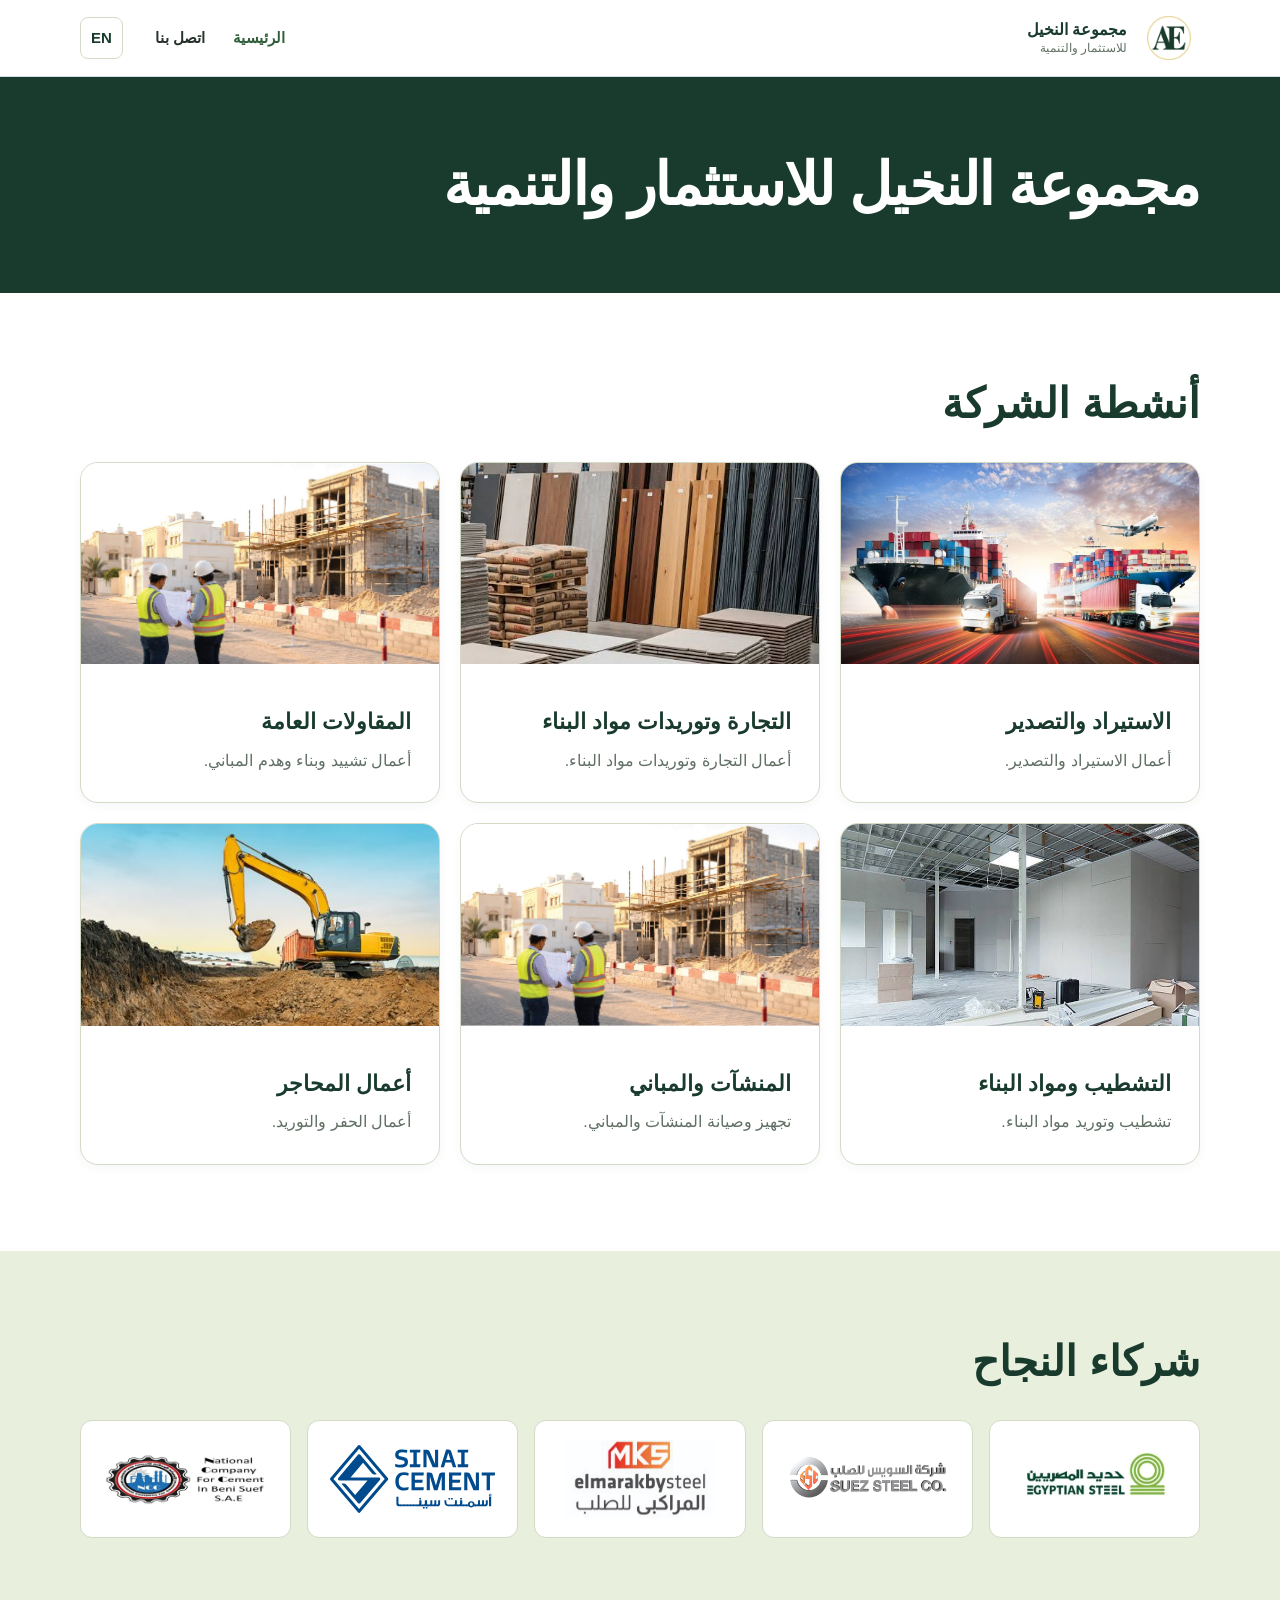
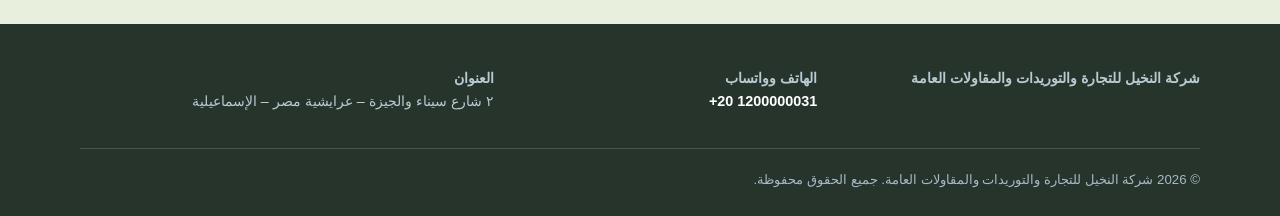
==== ar/index.html @ d5685345 "name" ====
<!doctype html>
<html lang="ar" dir="rtl">
<head>
  <meta charset="utf-8">
  <meta name="viewport" content="width=device-width, initial-scale=1">
  <meta name="description" content="شركة النخيل للتجارة والتوريدات والمقاولات العامة. أنشطة مسجلة تشمل المقاولات والتجارة وتوريدات مواد البناء والاستيراد والتصدير.">
  <title>مجموعة النخيل للاستثمار والتنمية</title>
  <link rel="stylesheet" href="../assets/css/styles.css">
</head>
<body>
  <header class="site-header">
    <div class="container header-inner">
      <a class="brand" href="index.html" aria-label="شركة النخيل - الرئيسية">
        <img class="brand-logo" src="../logo.png" alt="شعار شركة النخيل">
        <span class="brand-text"><strong>مجموعة النخيل</strong><small>للاستثمار والتنمية</small></span>
      </a>
      <nav class="main-nav" aria-label="التنقل الرئيسي">
        <a href="index.html" aria-current="page">الرئيسية</a>
        <a href="contact.html">اتصل بنا</a>
      </nav>
      <a class="language-switcher" href="../en/index.html" lang="en" hreflang="en">EN</a>
    </div>
  </header>

  <main>
    <section class="page-hero" aria-labelledby="hero-title">
      <div class="container">
        <h1 id="hero-title">مجموعة النخيل للاستثمار والتنمية</h1>
      </div>
    </section>

    <section class="section services" aria-labelledby="services-title">
      <div class="container">
        <div class="section-heading">
          <h2 id="services-title">أنشطة الشركة</h2>
        </div>
        <div class="service-grid">
          <article class="service-card service-card--image">
            <img class="service-card-media" src="../assets/images/import-export.jpg" alt="استيراد وتصدير" loading="lazy">
            <div class="service-card-content">
              <h3>الاستيراد والتصدير</h3>
              <p>أعمال الاستيراد والتصدير.</p>
            </div>
          </article>
          <article class="service-card service-card--image">
            <img class="service-card-media" src="../assets/images/building-materials.jpg" alt="مواد بناء" loading="lazy">
            <div class="service-card-content">
              <h3>التجارة وتوريدات مواد البناء</h3>
              <p>أعمال التجارة وتوريدات مواد البناء.</p>
            </div>
          </article>
          <article class="service-card service-card--image">
            <img class="service-card-media" src="../assets/images/construction.jpg" alt="تشييد مبانٍ" loading="lazy">
            <div class="service-card-content">
              <h3>المقاولات العامة</h3>
              <p>أعمال تشييد وبناء وهدم المباني.</p>
            </div>
          </article>
          <article class="service-card service-card--image">
            <img class="service-card-media" src="../assets/images/finishing.jpg" alt="تشطيب مبانٍ" loading="lazy">
            <div class="service-card-content">
              <h3>التشطيب ومواد البناء</h3>
              <p>تشطيب وتوريد مواد البناء.</p>
            </div>
          </article>
          <article class="service-card service-card--image">
            <img class="service-card-media" src="../assets/images/construction.jpg" alt="منشآت ومبانٍ" loading="lazy">
            <div class="service-card-content">
              <h3>المنشآت والمباني</h3>
              <p>تجهيز وصيانة المنشآت والمباني.</p>
            </div>
          </article>
          <article class="service-card service-card--image">
            <img class="service-card-media" src="../assets/images/quarrying.jpg" alt="أعمال حفر" loading="lazy">
            <div class="service-card-content">
              <h3>أعمال المحاجر</h3>
              <p>أعمال الحفر والتوريد.</p>
            </div>
          </article>
        </div>
      </div>
    </section>

    <section class="section partners" aria-labelledby="partners-title">
      <div class="container">
        <div class="section-heading"><h2 id="partners-title">شركاء النجاح</h2></div>
        <div class="partner-list">
          <div class="partner-logo"><img src="../شركاء النجاح/حديد المصريين.png" alt="حديد المصريين" loading="lazy"></div>
          <div class="partner-logo"><img src="../شركاء النجاح/ssc 3D.png" alt="SSC" loading="lazy"></div>
          <div class="partner-logo"><img src="../شركاء النجاح/el_marakby_for_steel_logo.jpeg" alt="المراكبي للصلب" loading="lazy"></div>
          <div class="partner-logo"><img src="../شركاء النجاح/Group.svg" alt="شعار شريك النجاح" loading="lazy"></div>
          <div class="partner-logo"><img src="../شركاء النجاح/ncc.jpeg" alt="NCC" loading="lazy"></div>
        </div>
      </div>
    </section>

  </main>

  <footer class="site-footer">
    <div class="container">
      <div class="footer-grid">
        <div><p class="footer-title">شركة النخيل للتجارة والتوريدات والمقاولات العامة</p></div>
        <div><p class="footer-title">الهاتف وواتساب</p><p><a href="tel:+201200000031" dir="ltr">+20 1200000031</a></p></div>
        <div><p class="footer-title">العنوان</p><address>٢ شارع سيناء والجيزة – عرايشية مصر – الإسماعيلية</address></div>
      </div>
      <p class="copyright">© <span data-current-year></span> شركة النخيل للتجارة والتوريدات والمقاولات العامة. جميع الحقوق محفوظة.</p>
    </div>
  </footer>
  <script src="../assets/js/main.js"></script>
  <script>document.querySelectorAll('[data-current-year]').forEach(function (el) { el.textContent = new Date().getFullYear(); });</script>
</body>
</html>
---- assets/css/styles.css ----
:root {
  --blue-950: #193b2d;
  --blue-800: #315f3b;
  --blue-600: #687a3d;
  --blue-100: #e8efdc;
  --slate-900: #27342c;
  --slate-700: #617064;
  --slate-300: #d3dac6;
  --slate-100: #f5f3e9;
  --white: #ffffff;
  --shadow: 0 16px 40px rgba(25, 59, 45, 0.11);
  --radius: 18px;
}

* { box-sizing: border-box; }

html { scroll-behavior: smooth; }

body {
  margin: 0;
  color: var(--slate-900);
  background: #faf9f2;
  font-family: Arial, Tahoma, "Segoe UI", sans-serif;
  line-height: 1.65;
}

a { color: inherit; text-decoration: none; }

button, input, textarea { font: inherit; }

.container { width: min(1120px, calc(100% - 40px)); margin: 0 auto; }

.site-header {
  position: sticky;
  top: 0;
  z-index: 10;
  border-bottom: 1px solid rgba(203, 213, 220, 0.8);
  background: rgba(255, 255, 255, 0.96);
  backdrop-filter: blur(12px);
}

.header-inner {
  min-height: 76px;
  display: flex;
  align-items: center;
  justify-content: space-between;
  gap: 22px;
}

.brand { display: inline-flex; align-items: center; gap: 11px; color: var(--blue-950); }

.brand-logo {
  width: 62px;
  height: 44px;
  display: block;
  flex: 0 0 auto;
  object-fit: contain;
  object-position: center;
}

.brand-text { display: grid; line-height: 1.2; }
.brand-text strong { font-size: 1rem; }
.brand-text small { color: var(--slate-700); font-size: 0.72rem; margin-top: 3px; }

.main-nav { display: flex; align-items: center; gap: 8px; margin-inline-start: auto; }
.main-nav a, .language-switcher {
  padding: 8px 10px;
  border-radius: 8px;
  font-size: 0.94rem;
  font-weight: 700;
}
.main-nav a:hover, .main-nav a:focus-visible { color: var(--blue-800); background: var(--blue-100); }
.main-nav a[aria-current="page"] { color: var(--blue-800); }
.language-switcher { border: 1px solid var(--slate-300); color: var(--blue-950); }
.language-switcher:hover, .language-switcher:focus-visible { background: var(--slate-100); }

.hero {
  overflow: hidden;
  padding: 96px 0 88px;
  background:
    linear-gradient(107deg, rgba(25, 59, 45, 0.99) 0%, rgba(49, 95, 59, 0.97) 56%, rgba(104, 122, 61, 0.94) 100%);
  color: var(--white);
}

.hero-grid { display: grid; grid-template-columns: minmax(0, 1.25fr) minmax(250px, 0.75fr); align-items: center; gap: 64px; }
.eyebrow { margin: 0 0 16px; color: #e4eabf; font-size: 0.87rem; font-weight: 700; letter-spacing: 0.07em; text-transform: uppercase; }
.hero h1, .page-hero h1 { margin: 0; line-height: 1.15; letter-spacing: -0.025em; }
.hero h1 { font-size: clamp(2.25rem, 6vw, 4.4rem); max-width: 750px; }
.hero-copy { max-width: 650px; margin: 22px 0 0; color: #f0f2dc; font-size: clamp(1rem, 2vw, 1.16rem); }
.hero-actions { display: flex; flex-wrap: wrap; gap: 12px; margin-top: 34px; }

.hero-panel { position: relative; min-height: 250px; padding: 28px; border: 1px solid rgba(255,255,255,0.25); border-radius: var(--radius); background: rgba(255,255,255,0.08); }
.hero-panel::before, .hero-panel::after { content: ""; position: absolute; border: 1px solid rgba(255,255,255,0.18); border-radius: 50%; }
.hero-panel::before { width: 188px; height: 188px; inset-inline-end: -52px; top: -58px; }
.hero-panel::after { width: 88px; height: 88px; inset-inline-start: -25px; bottom: -34px; }
.hero-panel p { position: relative; z-index: 1; margin: 0 0 14px; color: #e4eabf; font-size: 0.84rem; font-weight: 700; }
.hero-panel strong { position: relative; z-index: 1; display: block; max-width: 245px; font-size: clamp(1.45rem, 3vw, 2rem); line-height: 1.25; }

.button { display: inline-flex; align-items: center; justify-content: center; min-height: 48px; padding: 12px 20px; border: 1px solid transparent; border-radius: 9px; font-weight: 700; transition: transform 160ms ease, background 160ms ease, color 160ms ease; }
.button:hover, .button:focus-visible { transform: translateY(-2px); }
.button-primary { color: var(--blue-950); background: #f7f2dc; }
.button-primary:hover, .button-primary:focus-visible { background: #eee5bc; }
.button-whatsapp { color: var(--white); background: #1e8d64; }
.button-whatsapp:hover, .button-whatsapp:focus-visible { background: #157652; }
.button-blue { color: var(--white); background: var(--blue-800); }
.button-blue:hover, .button-blue:focus-visible { background: var(--blue-950); }

.section { padding: 86px 0; }
.section-heading { max-width: 620px; margin-bottom: 32px; }
.section-heading h2 { margin: 0; color: var(--blue-950); font-size: clamp(1.8rem, 4vw, 2.65rem); line-height: 1.2; }
.section-heading p { margin: 12px 0 0; color: var(--slate-700); }

.services { background: var(--white); }
.service-grid { display: grid; grid-template-columns: repeat(3, minmax(0, 1fr)); gap: 20px; }
.service-card { min-height: 212px; padding: 28px; border: 1px solid var(--slate-300); border-radius: var(--radius); background: var(--white); box-shadow: 0 3px 10px rgba(25, 59, 45, 0.04); }
.service-card h3 { margin: 28px 0 8px; color: var(--blue-950); font-size: 1.35rem; }
.service-card p { margin: 0; color: var(--slate-700); }

.partners { background: var(--blue-100); }
.partner-list { display: grid; grid-template-columns: repeat(5, minmax(0, 1fr)); gap: 16px; }
.partner-logo { display: grid; min-height: 118px; padding: 18px; place-items: center; border: 1px solid var(--slate-300); border-radius: 12px; background: var(--white); }
.partner-logo img { width: 100%; max-width: 165px; height: 78px; object-fit: contain; }
.trust-line { padding: 32px 0; border-top: 1px solid var(--slate-300); border-bottom: 1px solid var(--slate-300); color: var(--blue-950); background: var(--slate-100); text-align: center; font-weight: 700; }

.page-hero { padding: 74px 0; background: var(--blue-950); color: var(--white); }
.page-hero h1 { font-size: clamp(2.25rem, 5vw, 3.7rem); }
.page-hero p { max-width: 620px; margin: 18px 0 0; color: #dfe8c4; }

.contact-layout { display: grid; grid-template-columns: minmax(0, 0.85fr) minmax(0, 1.15fr); gap: 40px; align-items: start; }
.contact-card, .contact-form { padding: 32px; border: 1px solid var(--slate-300); border-radius: var(--radius); background: var(--white); box-shadow: var(--shadow); }
.contact-card h2, .contact-form h2 { margin: 0; color: var(--blue-950); font-size: 1.55rem; line-height: 1.25; }
.contact-list { display: grid; gap: 18px; margin: 28px 0; }
.contact-item { padding-bottom: 18px; border-bottom: 1px solid var(--slate-300); }
.contact-item:last-child { padding-bottom: 0; border-bottom: 0; }
.contact-item span { display: block; margin-bottom: 4px; color: var(--slate-700); font-size: 0.84rem; font-weight: 700; }
.contact-item a { color: var(--blue-800); font-weight: 700; }
.contact-item address { margin: 0; color: var(--slate-900); font-style: normal; }

.contact-form > p { margin: 10px 0 26px; color: var(--slate-700); }
.form-group { margin-bottom: 18px; }
label { display: block; margin-bottom: 7px; color: var(--blue-950); font-weight: 700; }
input, textarea { width: 100%; border: 1px solid var(--slate-300); border-radius: 8px; padding: 12px 13px; color: var(--slate-900); background: var(--white); transition: border-color 160ms ease, box-shadow 160ms ease; }
textarea { min-height: 138px; resize: vertical; }
input:focus, textarea:focus { outline: 0; border-color: var(--blue-600); box-shadow: 0 0 0 3px rgba(104, 122, 61, 0.18); }
input[aria-invalid="true"], textarea[aria-invalid="true"] { border-color: #bd3e3e; }
.field-error { min-height: 1.2em; margin: 5px 0 0; color: #a52f2f; font-size: 0.84rem; }
.form-status { min-height: 1.4em; margin: 14px 0 0; color: var(--blue-800); font-size: 0.92rem; font-weight: 700; }

.site-footer { padding: 43px 0 25px; color: #d9e4ea; background: var(--slate-900); }
.footer-grid { display: grid; grid-template-columns: 1.2fr 1fr 1.4fr; gap: 28px; padding-bottom: 34px; }
.footer-title { margin: 0 0 10px; color: var(--white); font-size: 0.95rem; font-weight: 700; }
.footer-grid p, .footer-grid address { margin: 0; color: #b9c9d2; font-size: 0.9rem; font-style: normal; }
.footer-grid a { color: var(--white); font-weight: 700; }
.copyright { margin: 0; padding-top: 20px; border-top: 1px solid rgba(203, 213, 220, 0.2); color: #a7bac5; font-size: 0.83rem; }

:focus-visible { outline: 3px solid #d5bd70; outline-offset: 3px; }

@media (max-width: 760px) {
  .container { width: min(100% - 32px, 1120px); }
  .header-inner { min-height: auto; padding: 14px 0; flex-wrap: wrap; gap: 12px; }
  .main-nav { order: 3; width: 100%; margin-inline-start: 0; }
  .main-nav a { padding-inline: 7px; }
  .language-switcher { margin-inline-start: auto; }
  .hero { padding: 70px 0 64px; }
  .hero-grid, .contact-layout { grid-template-columns: 1fr; gap: 32px; }
  .hero-panel { min-height: 195px; }
  .section { padding: 62px 0; }
  .service-grid, .partner-list, .footer-grid { grid-template-columns: 1fr; }
  .footer-grid { gap: 20px; }
  .contact-card, .contact-form { padding: 24px; }
  .partner-logo { min-height: 148px; padding: 22px; }
  .partner-logo img { max-width: 231px; height: 109px; }
}

@media (max-width: 390px) {
  .brand-text small { display: none; }
  .hero-actions .button { width: 100%; }
}

.language-landing { min-height: calc(100vh - 76px); display: grid; align-items: center; padding: 82px 0; background: linear-gradient(107deg, var(--blue-950), var(--blue-800) 58%, var(--blue-600)); color: var(--white); }
.language-landing-grid { display: grid; grid-template-columns: minmax(0, 1fr) minmax(280px, 0.8fr); align-items: center; gap: 64px; }
.language-landing h1 { max-width: 700px; margin: 0; font-size: clamp(2.25rem, 5vw, 4.2rem); line-height: 1.16; letter-spacing: -0.025em; }
.language-landing-copy { max-width: 620px; margin: 20px 0 0; color: #f0f2dc; font-size: 1.1rem; }
.language-choice { display: grid; gap: 14px; }
.language-option { display: block; padding: 23px 24px; border: 1px solid rgba(255, 255, 255, 0.28); border-radius: var(--radius); background: rgba(255, 255, 255, 0.1); transition: transform 160ms ease, background 160ms ease; }
.language-option:hover, .language-option:focus-visible { transform: translateY(-3px); background: rgba(255, 255, 255, 0.17); }
.language-option strong, .language-option span { display: block; }
.language-option strong { font-size: 1.35rem; }
.language-option span { margin-top: 4px; color: #e4eabf; font-size: 0.92rem; }

@media (max-width: 760px) {
  .language-landing { min-height: auto; padding: 68px 0; }
  .language-landing-grid { grid-template-columns: 1fr; gap: 38px; }

}
.service-card--image { min-width: 0; padding: 0; overflow: hidden; }
.service-card-media { display: block; width: 100%; aspect-ratio: 16 / 9; object-fit: cover; }
.service-card-content { padding: 24px 28px 28px; }
.service-card--image h3 { margin: 16px 0 8px; }

@media (max-width: 760px) {
  .service-card-content { padding: 22px 24px 24px; }
}
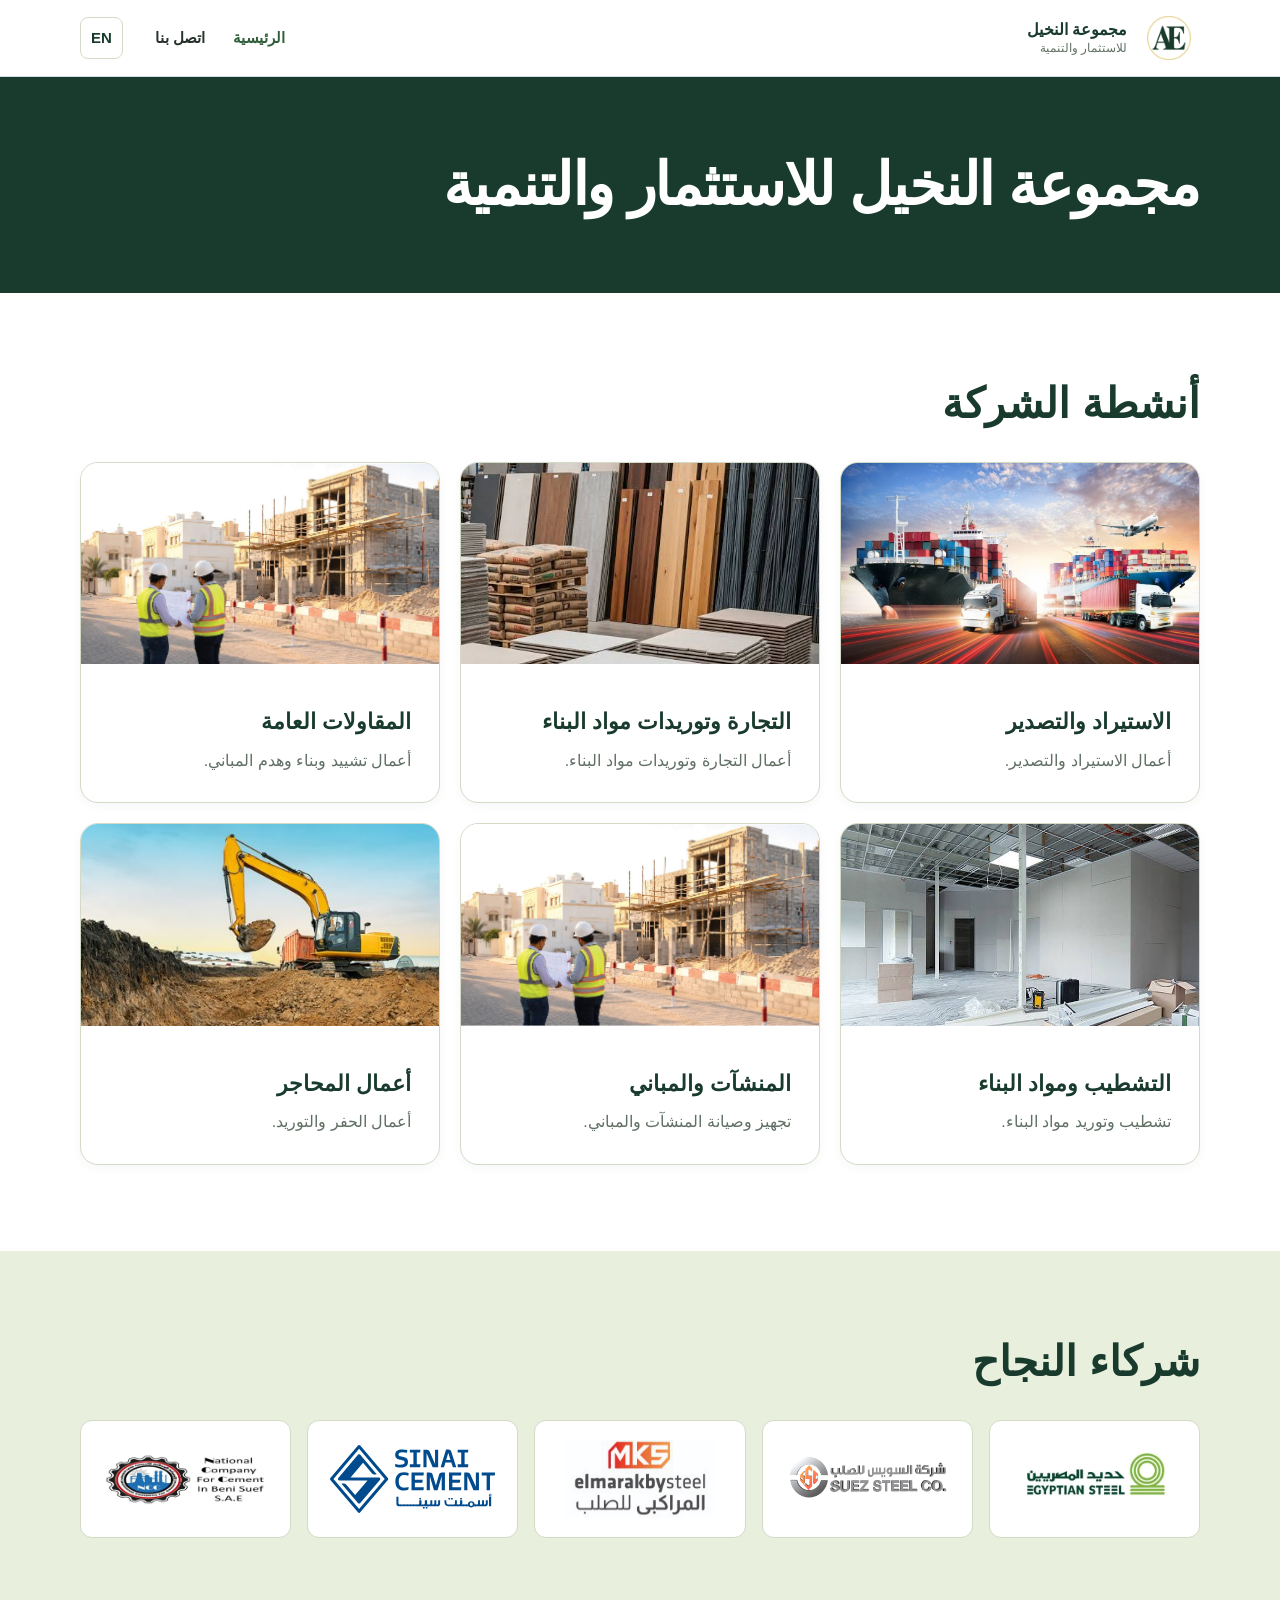
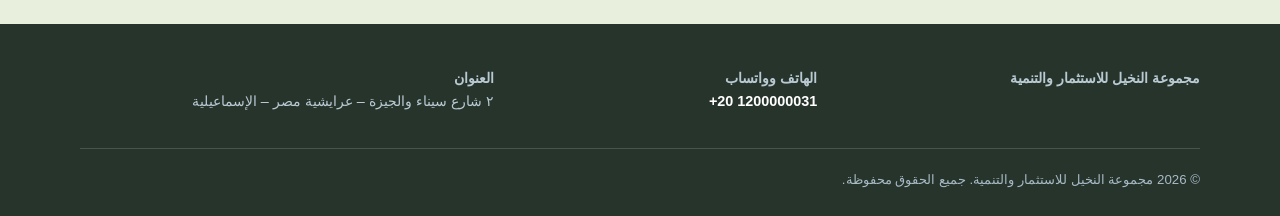
==== commit 683c2508: "namee" ====
--- a/ar/index.html
+++ b/ar/index.html
@@ -99,11 +99,11 @@
   <footer class="site-footer">
     <div class="container">
       <div class="footer-grid">
-        <div><p class="footer-title">شركة النخيل للتجارة والتوريدات والمقاولات العامة</p></div>
+        <div><p class="footer-title">مجموعة النخيل للاستثمار والتنمية</p></div>
         <div><p class="footer-title">الهاتف وواتساب</p><p><a href="tel:+201200000031" dir="ltr">+20 1200000031</a></p></div>
         <div><p class="footer-title">العنوان</p><address>٢ شارع سيناء والجيزة – عرايشية مصر – الإسماعيلية</address></div>
       </div>
-      <p class="copyright">© <span data-current-year></span> شركة النخيل للتجارة والتوريدات والمقاولات العامة. جميع الحقوق محفوظة.</p>
+      <p class="copyright">© <span data-current-year></span> مجموعة النخيل للاستثمار والتنمية. جميع الحقوق محفوظة.</p>
     </div>
   </footer>
   <script src="../assets/js/main.js"></script>
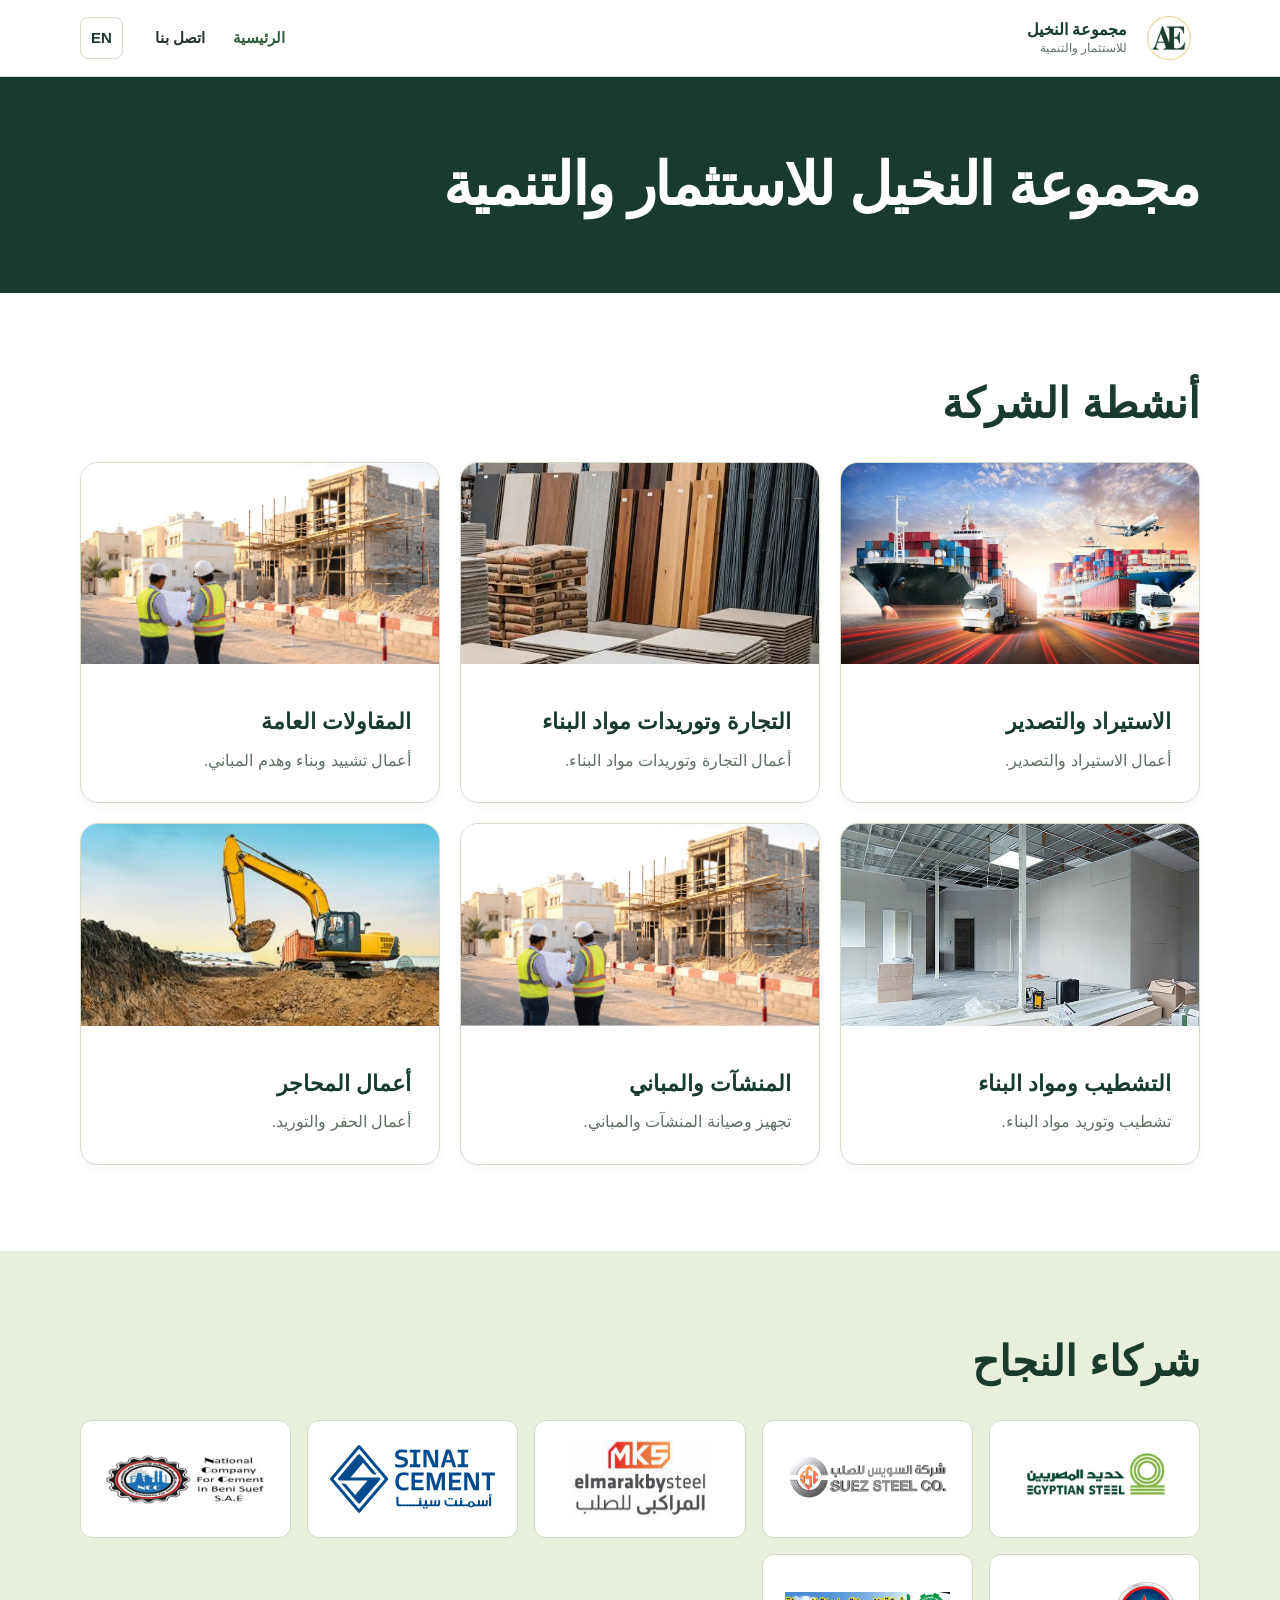
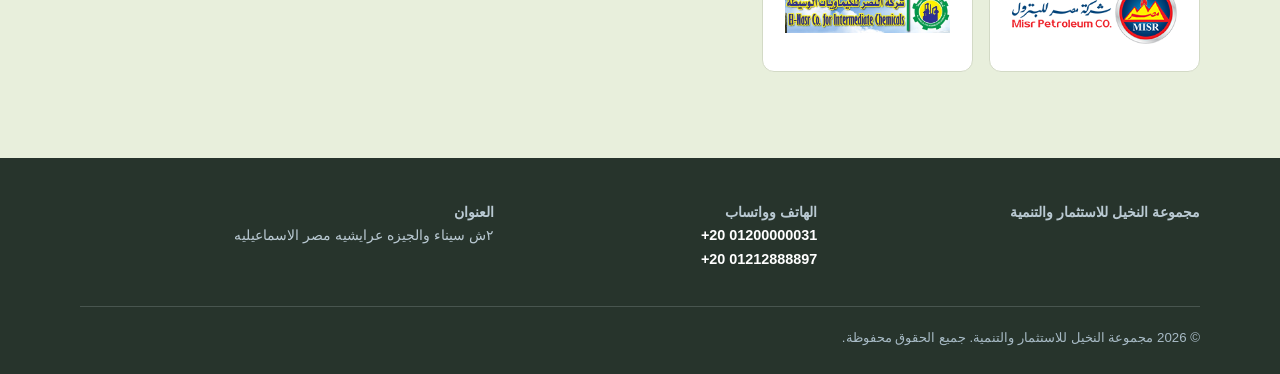
==== commit ad6abf53: "catalog" ====
--- a/ar/index.html
+++ b/ar/index.html
@@ -3,15 +3,15 @@
 <head>
   <meta charset="utf-8">
   <meta name="viewport" content="width=device-width, initial-scale=1">
-  <meta name="description" content="شركة النخيل للتجارة والتوريدات والمقاولات العامة. أنشطة مسجلة تشمل المقاولات والتجارة وتوريدات مواد البناء والاستيراد والتصدير.">
+  <meta name="description" content="مجموعة النخيل للاستثمار والتنمية. أنشطة مسجلة تشمل المقاولات والتجارة وتوريدات مواد البناء والاستيراد والتصدير.">
   <title>مجموعة النخيل للاستثمار والتنمية</title>
   <link rel="stylesheet" href="../assets/css/styles.css">
 </head>
 <body>
   <header class="site-header">
     <div class="container header-inner">
-      <a class="brand" href="index.html" aria-label="شركة النخيل - الرئيسية">
-        <img class="brand-logo" src="../logo.png" alt="شعار شركة النخيل">
+      <a class="brand" href="index.html" aria-label="مجموعة النخيل للاستثمار والتنمية - الرئيسية">
+        <img class="brand-logo" src="../logo.png" alt="شعار مجموعة النخيل للاستثمار والتنمية">
         <span class="brand-text"><strong>مجموعة النخيل</strong><small>للاستثمار والتنمية</small></span>
       </a>
       <nav class="main-nav" aria-label="التنقل الرئيسي">
@@ -35,13 +35,13 @@
           <h2 id="services-title">أنشطة الشركة</h2>
         </div>
         <div class="service-grid">
-          <article class="service-card service-card--image">
+          <a class="service-card service-card--image service-card--link" href="import-export.html">
             <img class="service-card-media" src="../assets/images/import-export.jpg" alt="استيراد وتصدير" loading="lazy">
             <div class="service-card-content">
               <h3>الاستيراد والتصدير</h3>
               <p>أعمال الاستيراد والتصدير.</p>
             </div>
-          </article>
+          </a>
           <article class="service-card service-card--image">
             <img class="service-card-media" src="../assets/images/building-materials.jpg" alt="مواد بناء" loading="lazy">
             <div class="service-card-content">
@@ -90,6 +90,8 @@
           <div class="partner-logo"><img src="../شركاء النجاح/el_marakby_for_steel_logo.jpeg" alt="المراكبي للصلب" loading="lazy"></div>
           <div class="partner-logo"><img src="../شركاء النجاح/Group.svg" alt="شعار شريك النجاح" loading="lazy"></div>
           <div class="partner-logo"><img src="../شركاء النجاح/ncc.jpeg" alt="NCC" loading="lazy"></div>
+          <div class="partner-logo"><img src="../شركاء النجاح/شركة مصر للبترول.png" alt="مصر للبترول" loading="lazy"></div>
+          <div class="partner-logo"><img src="../شركاء النجاح/شركة النصر.jpg" alt="شركة النصر" loading="lazy"></div>
         </div>
       </div>
     </section>
@@ -100,8 +102,8 @@
     <div class="container">
       <div class="footer-grid">
         <div><p class="footer-title">مجموعة النخيل للاستثمار والتنمية</p></div>
-        <div><p class="footer-title">الهاتف وواتساب</p><p><a href="tel:+201200000031" dir="ltr">+20 1200000031</a></p></div>
-        <div><p class="footer-title">العنوان</p><address>٢ شارع سيناء والجيزة – عرايشية مصر – الإسماعيلية</address></div>
+        <div><p class="footer-title">الهاتف وواتساب</p><p><a href="tel:+2001200000031" dir="ltr">+20 01200000031</a><br><a href="tel:+2001212888897" dir="ltr">+20 01212888897</a></p></div>
+        <div><p class="footer-title">العنوان</p><address>٢ش سيناء والجيزه عرايشيه مصر الاسماعيليه</address></div>
       </div>
       <p class="copyright">© <span data-current-year></span> مجموعة النخيل للاستثمار والتنمية. جميع الحقوق محفوظة.</p>
     </div>
--- a/assets/css/styles.css
+++ b/assets/css/styles.css
@@ -165,11 +165,12 @@
   .hero-grid, .contact-layout { grid-template-columns: 1fr; gap: 32px; }
   .hero-panel { min-height: 195px; }
   .section { padding: 62px 0; }
-  .service-grid, .partner-list, .footer-grid { grid-template-columns: 1fr; }
+  .service-grid, .footer-grid { grid-template-columns: 1fr; }
   .footer-grid { gap: 20px; }
   .contact-card, .contact-form { padding: 24px; }
-  .partner-logo { min-height: 148px; padding: 22px; }
+  .partner-logo { flex: 0 0 min(78%, 320px); min-height: 148px; padding: 22px; scroll-snap-align: start; }
   .partner-logo img { max-width: 231px; height: 109px; }
+  .partner-list { display: flex; gap: 16px; overflow-x: auto; padding-bottom: 10px; scroll-snap-type: x mandatory; scrollbar-width: thin; -webkit-overflow-scrolling: touch; }
 }
 
 @media (max-width: 390px) {
@@ -197,6 +198,16 @@
 .service-card-media { display: block; width: 100%; aspect-ratio: 16 / 9; object-fit: cover; }
 .service-card-content { padding: 24px 28px 28px; }
 .service-card--image h3 { margin: 16px 0 8px; }
+.service-card--link { display: block; color: inherit; }
+.service-card--link:hover { transform: translateY(-4px); box-shadow: var(--shadow); }
+.catalog-hero { padding: 62px 0; color: var(--white); background: var(--blue-950); }
+.catalog-hero h1 { margin: 0; font-size: clamp(2rem, 5vw, 3.4rem); line-height: 1.15; }
+.catalog-hero p { max-width: 680px; margin: 16px 0 0; color: #dfe8c4; font-size: 1.05rem; }
+.catalog-content { background: var(--slate-100); }
+.catalog-pages { display: grid; gap: 24px; }
+.catalog-sheet { max-width: 900px; margin: 0 auto; }
+.catalog-sheet img { display: block; width: 100%; height: auto; border-radius: 12px; background: var(--white); box-shadow: var(--shadow); }
+@media (max-width: 760px) { .catalog-hero { padding: 52px 0; } .catalog-pages { gap: 16px; } .catalog-sheet img { border-radius: 8px; } }
 
 @media (max-width: 760px) {
   .service-card-content { padding: 22px 24px 24px; }
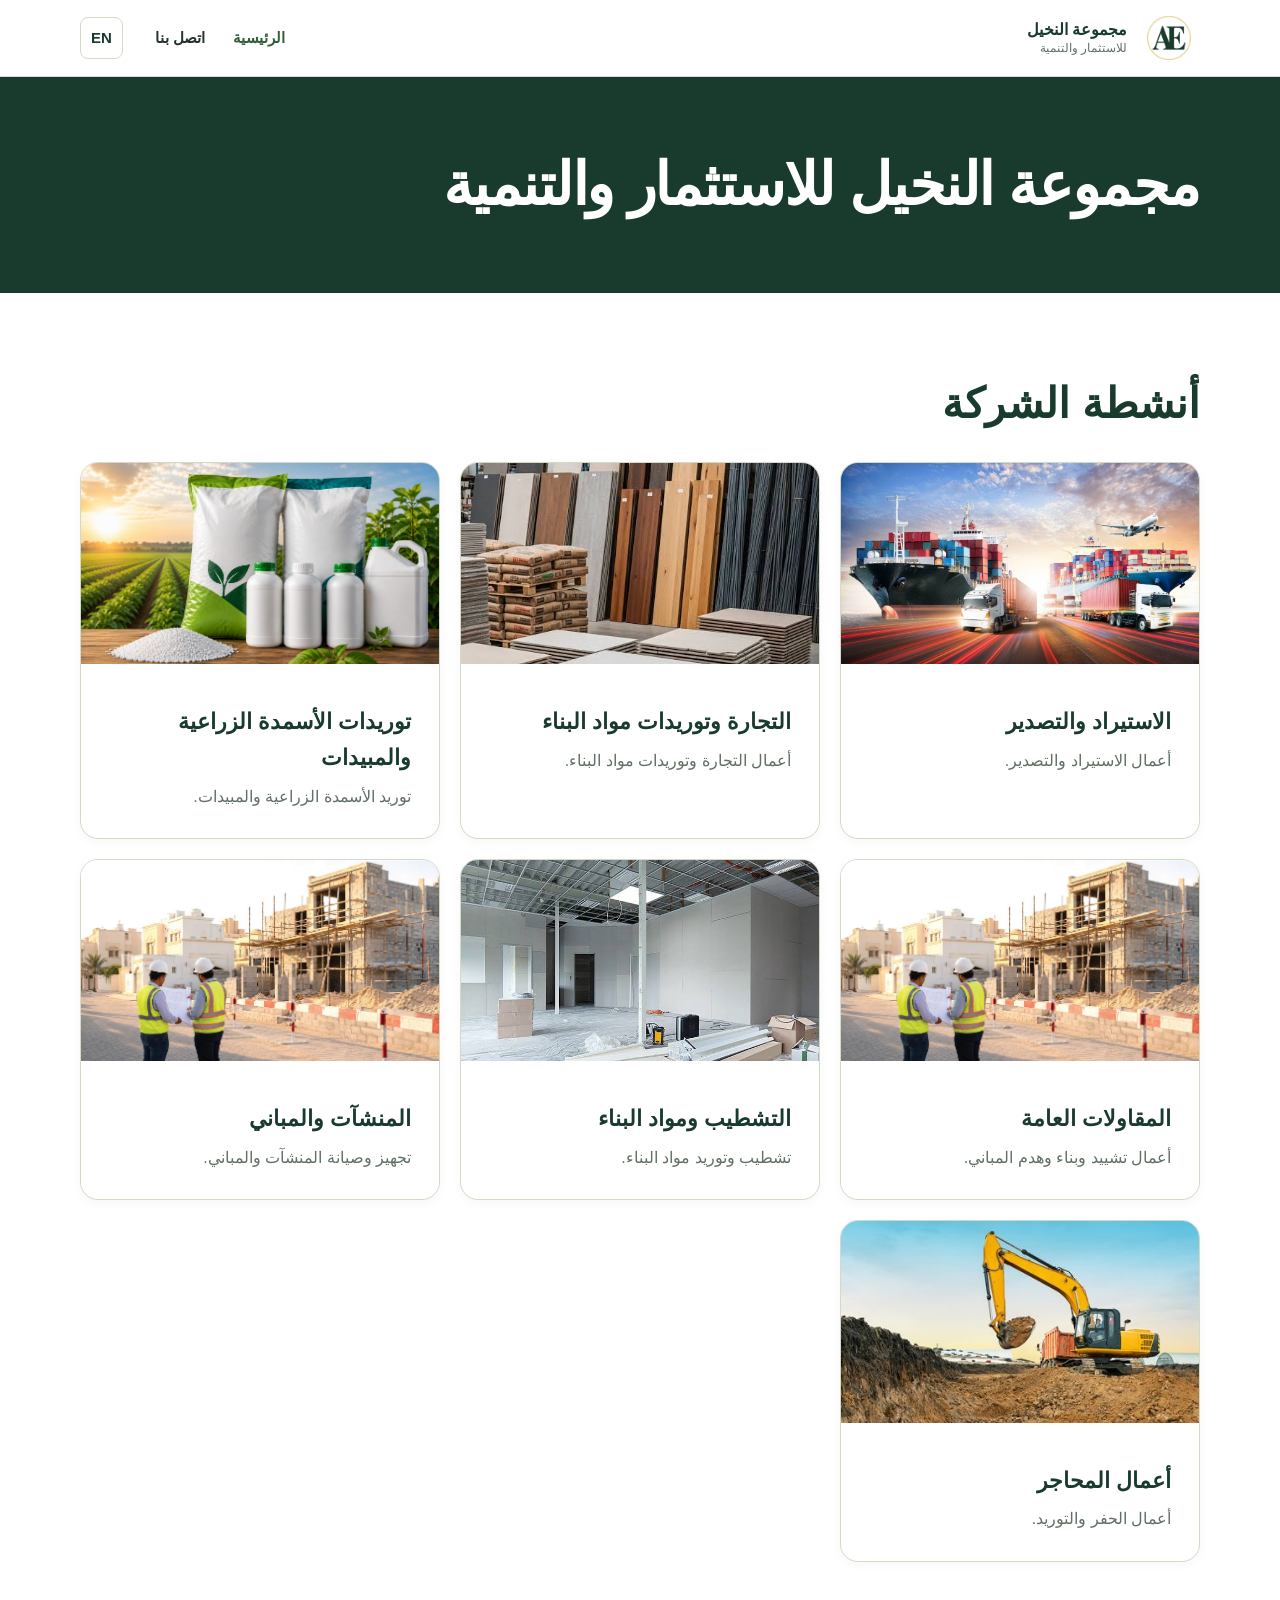
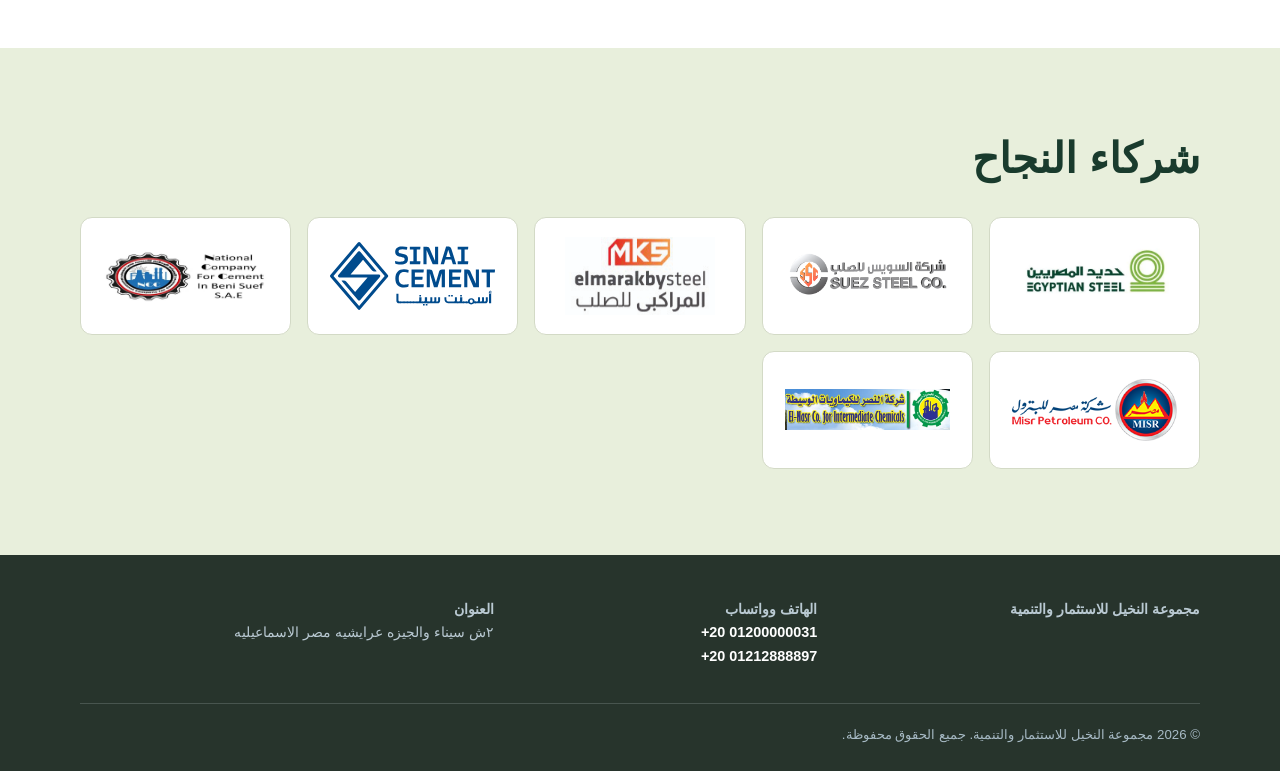
==== commit f95406da: "fert" ====
--- a/ar/index.html
+++ b/ar/index.html
@@ -47,6 +47,13 @@
             <div class="service-card-content">
               <h3>التجارة وتوريدات مواد البناء</h3>
               <p>أعمال التجارة وتوريدات مواد البناء.</p>
+            </div>
+          </article>
+          <article class="service-card service-card--image">
+            <img class="service-card-media" src="../assets/images/agricultural-fertilizers-pesticides.png" alt="توريدات الأسمدة الزراعية والمبيدات" loading="lazy">
+            <div class="service-card-content">
+              <h3>توريدات الأسمدة الزراعية والمبيدات</h3>
+              <p>توريد الأسمدة الزراعية والمبيدات.</p>
             </div>
           </article>
           <article class="service-card service-card--image">
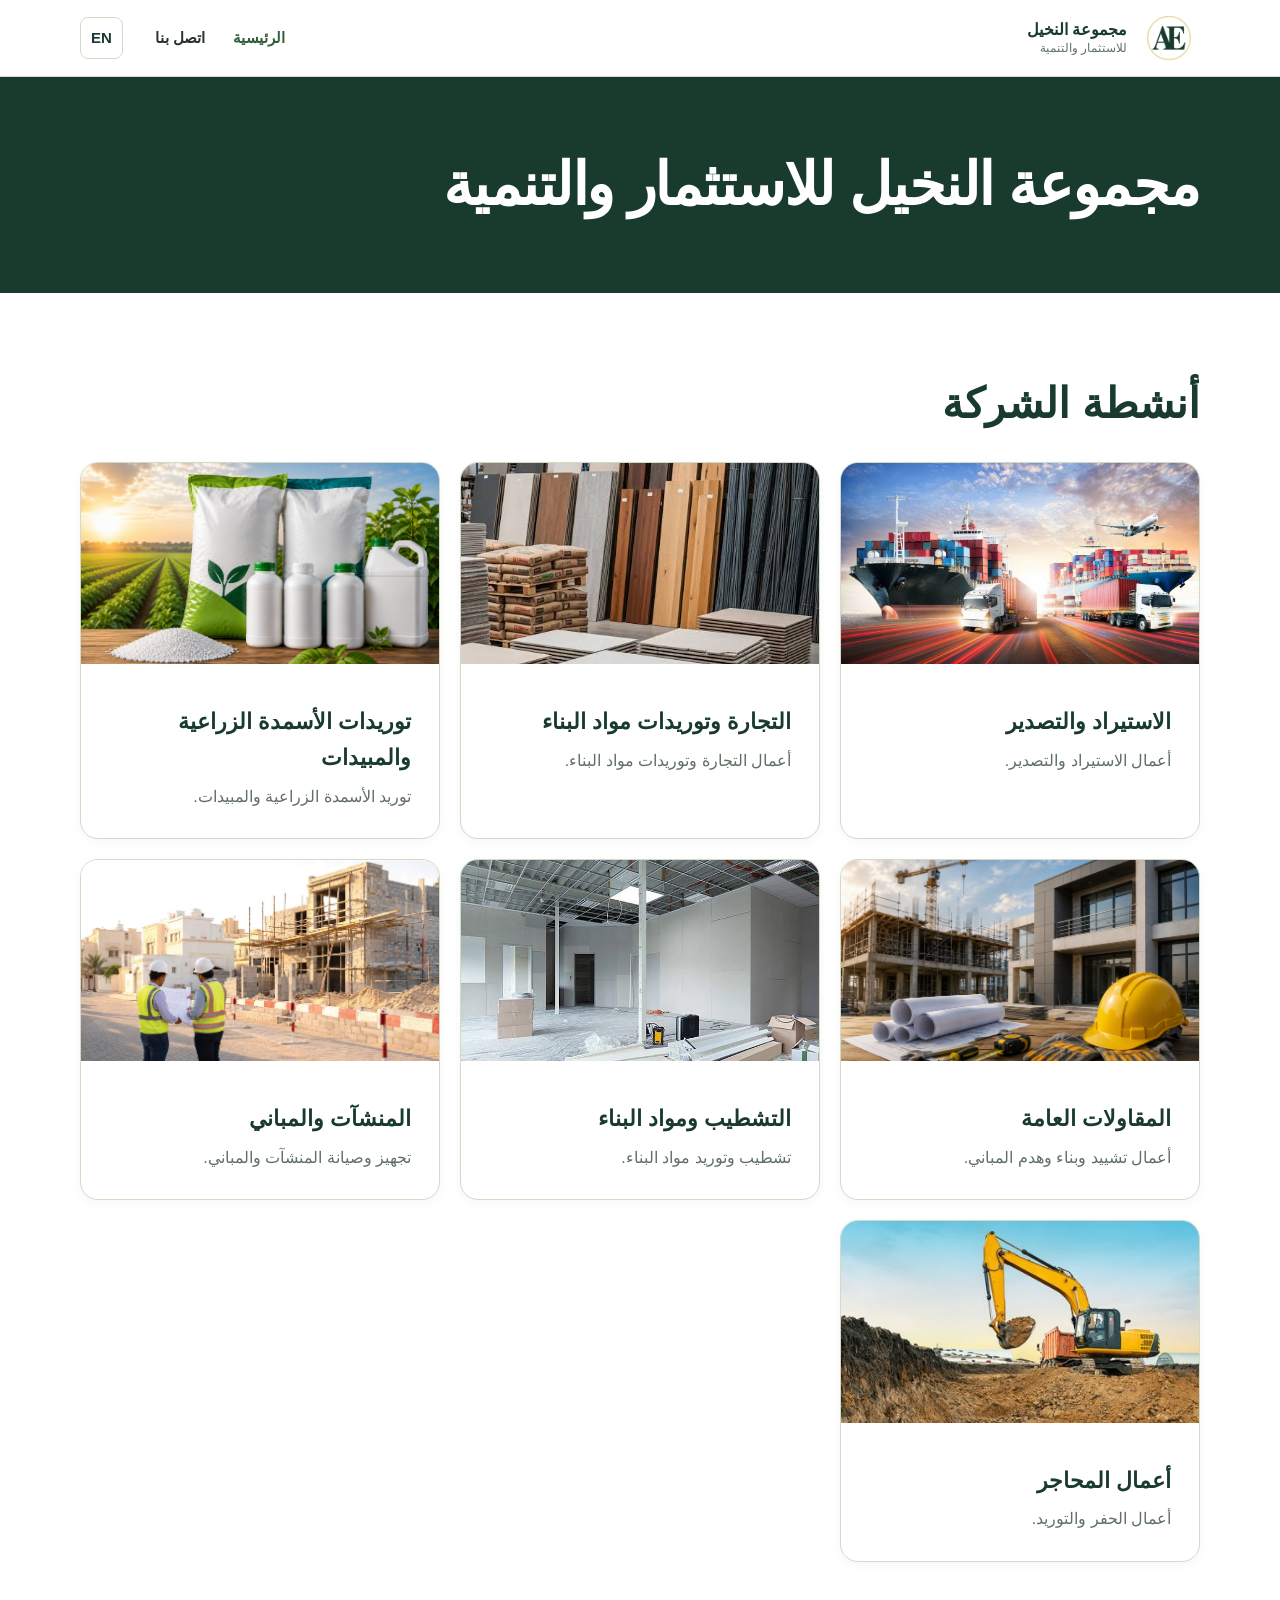
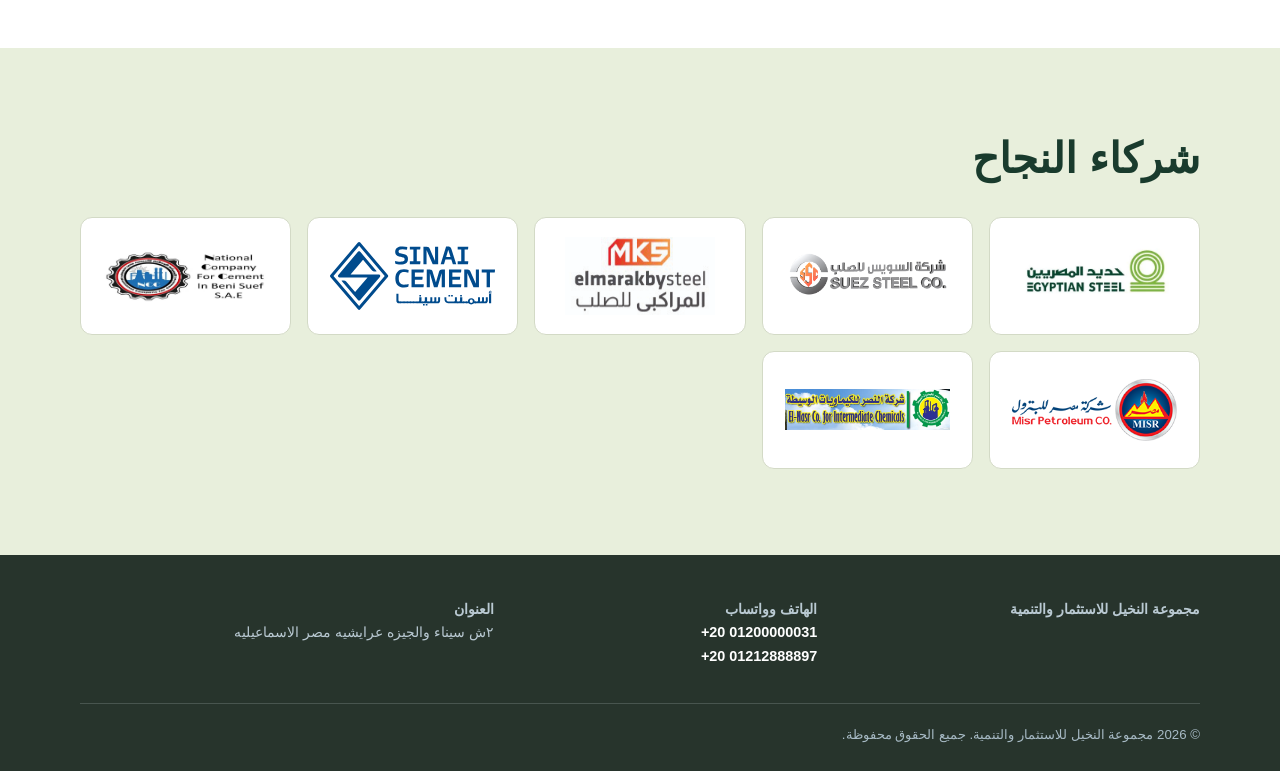
==== commit 6d6c8f07: "ل" ====
--- a/ar/index.html
+++ b/ar/index.html
@@ -57,7 +57,7 @@
             </div>
           </article>
           <article class="service-card service-card--image">
-            <img class="service-card-media" src="../assets/images/construction.jpg" alt="تشييد مبانٍ" loading="lazy">
+            <img class="service-card-media" src="../assets/images/general-contracting-construction.png" alt="تشييد مبانٍ" loading="lazy">
             <div class="service-card-content">
               <h3>المقاولات العامة</h3>
               <p>أعمال تشييد وبناء وهدم المباني.</p>
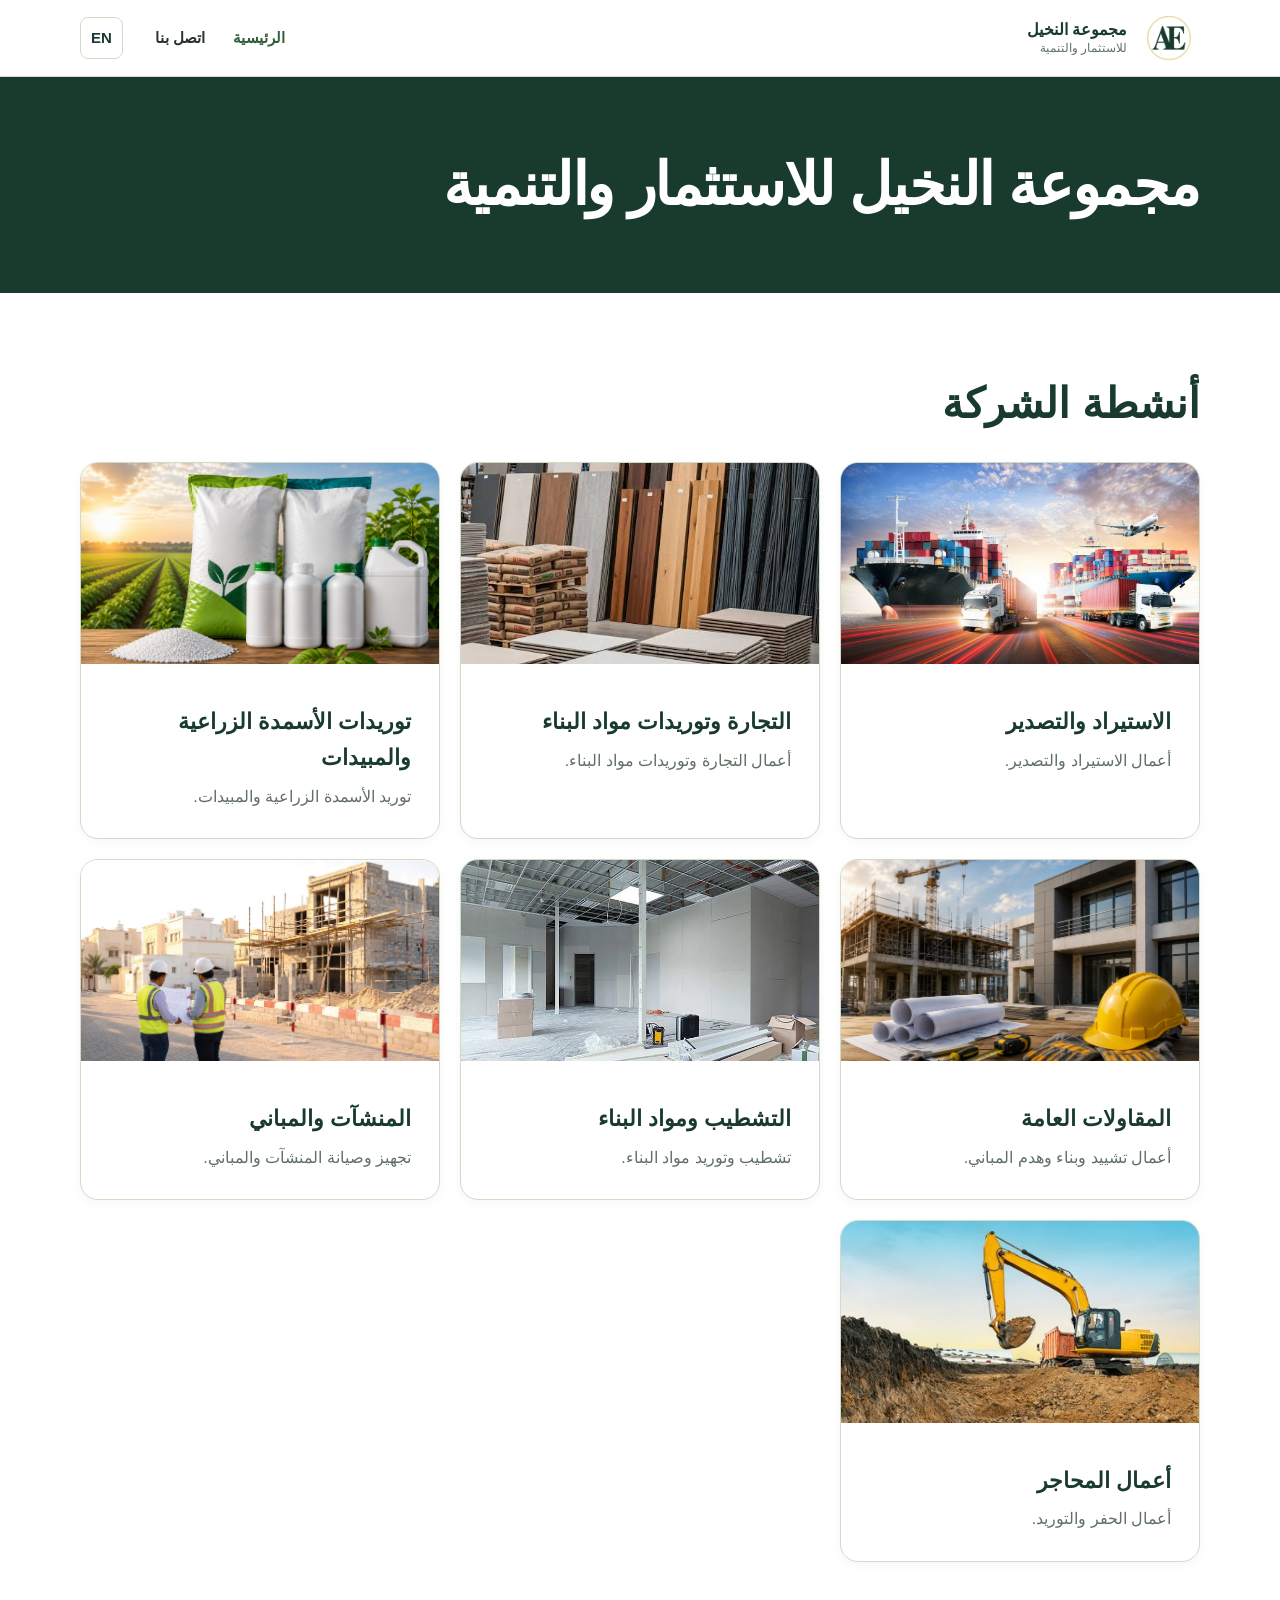
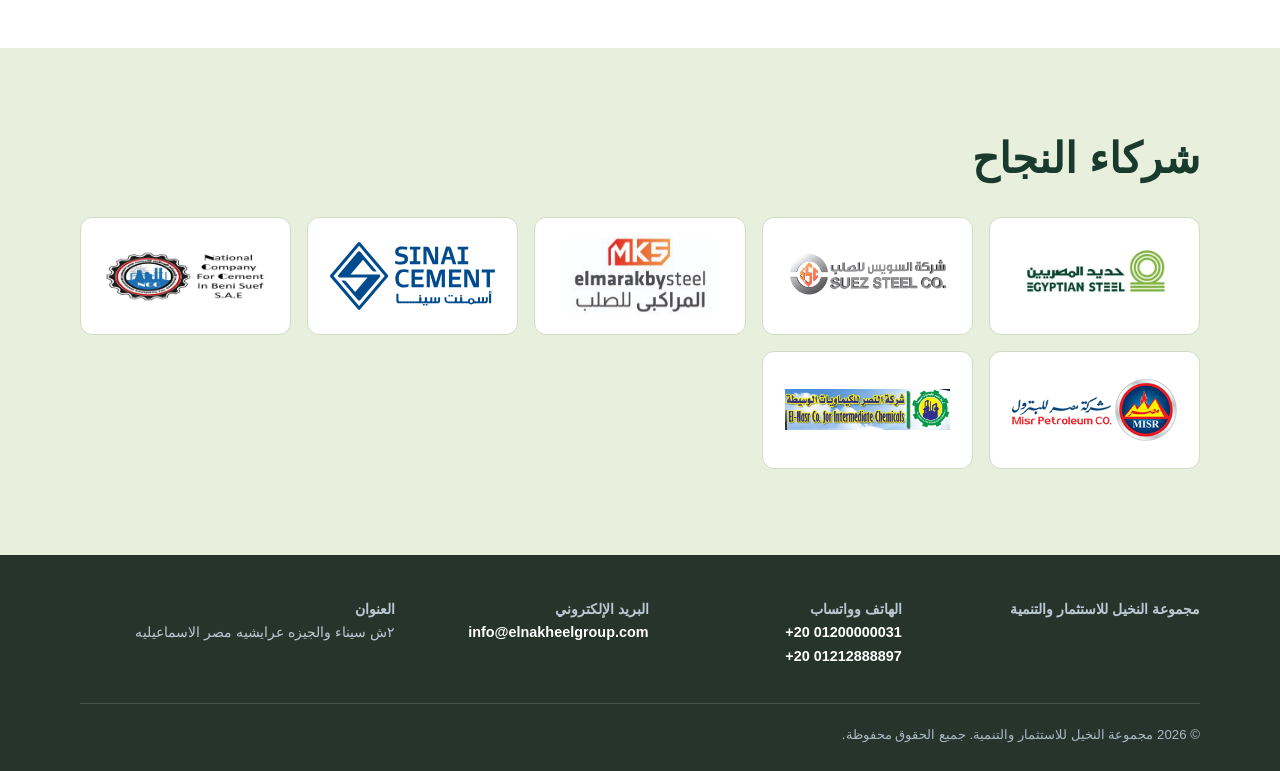
==== commit 9d4721a1: "email" ====
--- a/ar/index.html
+++ b/ar/index.html
@@ -110,6 +110,7 @@
       <div class="footer-grid">
         <div><p class="footer-title">مجموعة النخيل للاستثمار والتنمية</p></div>
         <div><p class="footer-title">الهاتف وواتساب</p><p><a href="tel:+2001200000031" dir="ltr">+20 01200000031</a><br><a href="tel:+2001212888897" dir="ltr">+20 01212888897</a></p></div>
+        <div><p class="footer-title">البريد الإلكتروني</p><p><a href="mailto:info@elnakheelgroup.com" dir="ltr">info@elnakheelgroup.com</a></p></div>
         <div><p class="footer-title">العنوان</p><address>٢ش سيناء والجيزه عرايشيه مصر الاسماعيليه</address></div>
       </div>
       <p class="copyright">© <span data-current-year></span> مجموعة النخيل للاستثمار والتنمية. جميع الحقوق محفوظة.</p>
--- a/assets/css/styles.css
+++ b/assets/css/styles.css
@@ -147,7 +147,7 @@
 .form-status { min-height: 1.4em; margin: 14px 0 0; color: var(--blue-800); font-size: 0.92rem; font-weight: 700; }
 
 .site-footer { padding: 43px 0 25px; color: #d9e4ea; background: var(--slate-900); }
-.footer-grid { display: grid; grid-template-columns: 1.2fr 1fr 1.4fr; gap: 28px; padding-bottom: 34px; }
+.footer-grid { display: grid; grid-template-columns: 1.2fr 1fr 1fr 1.4fr; gap: 28px; padding-bottom: 34px; }
 .footer-title { margin: 0 0 10px; color: var(--white); font-size: 0.95rem; font-weight: 700; }
 .footer-grid p, .footer-grid address { margin: 0; color: #b9c9d2; font-size: 0.9rem; font-style: normal; }
 .footer-grid a { color: var(--white); font-weight: 700; }
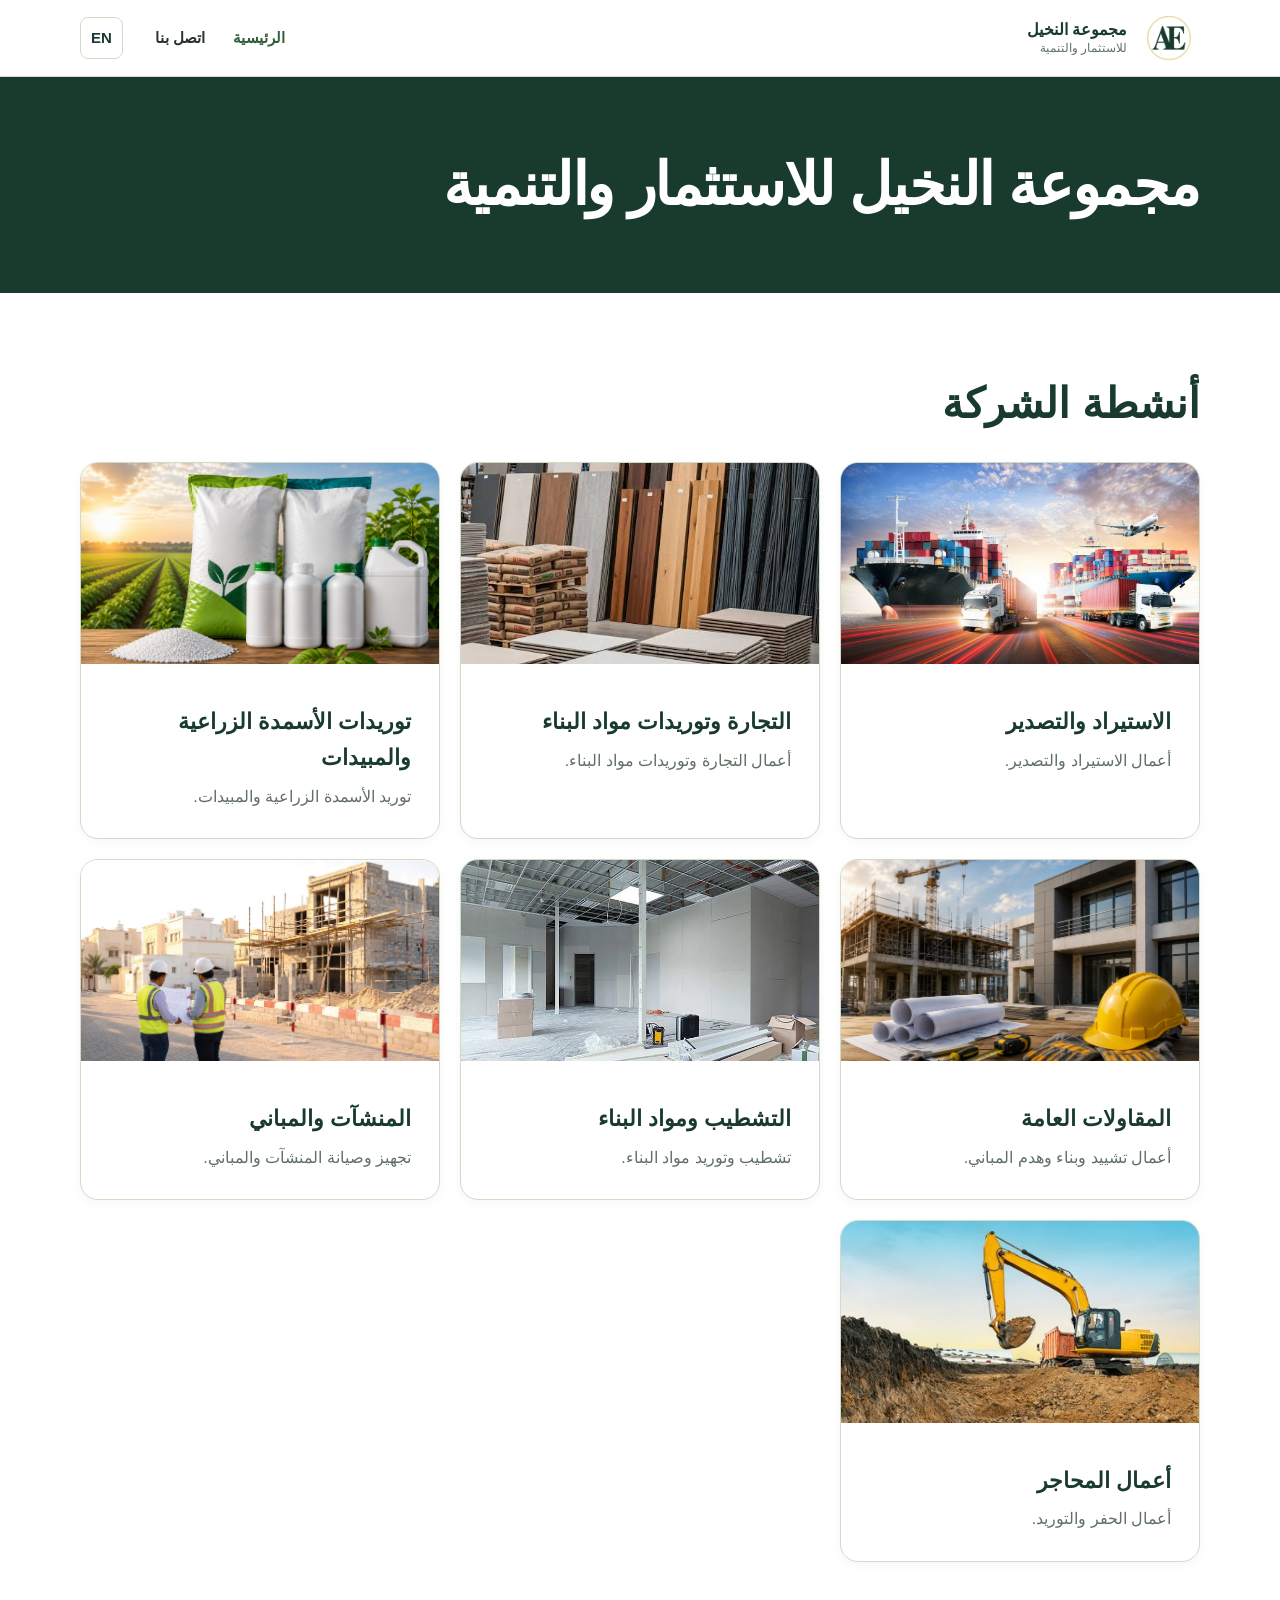
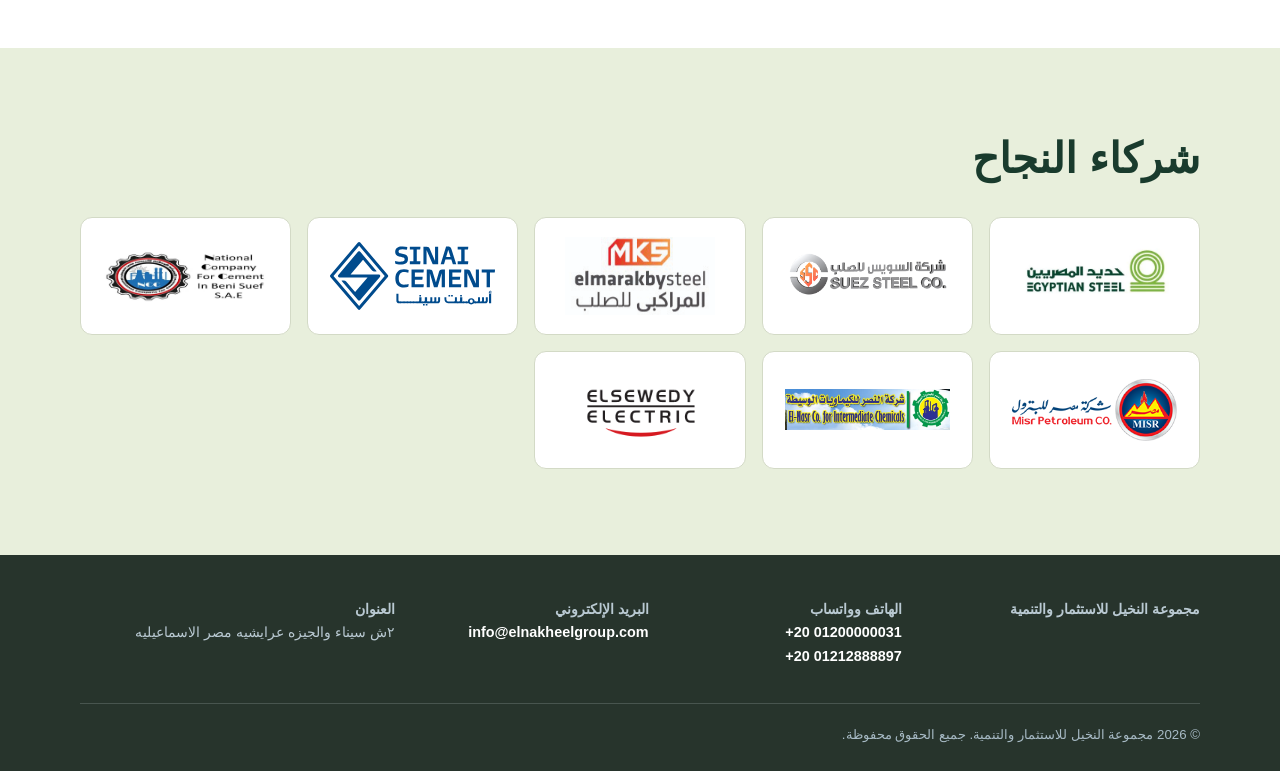
==== commit 18977383: "s" ====
--- a/ar/index.html
+++ b/ar/index.html
@@ -99,6 +99,7 @@
           <div class="partner-logo"><img src="../شركاء النجاح/ncc.jpeg" alt="NCC" loading="lazy"></div>
           <div class="partner-logo"><img src="../شركاء النجاح/شركة مصر للبترول.png" alt="مصر للبترول" loading="lazy"></div>
           <div class="partner-logo"><img src="../شركاء النجاح/شركة النصر.jpg" alt="شركة النصر" loading="lazy"></div>
+          <div class="partner-logo"><img src="../شركاء النجاح/elswedy.png" alt="السويدي" loading="lazy"></div>
         </div>
       </div>
     </section>
